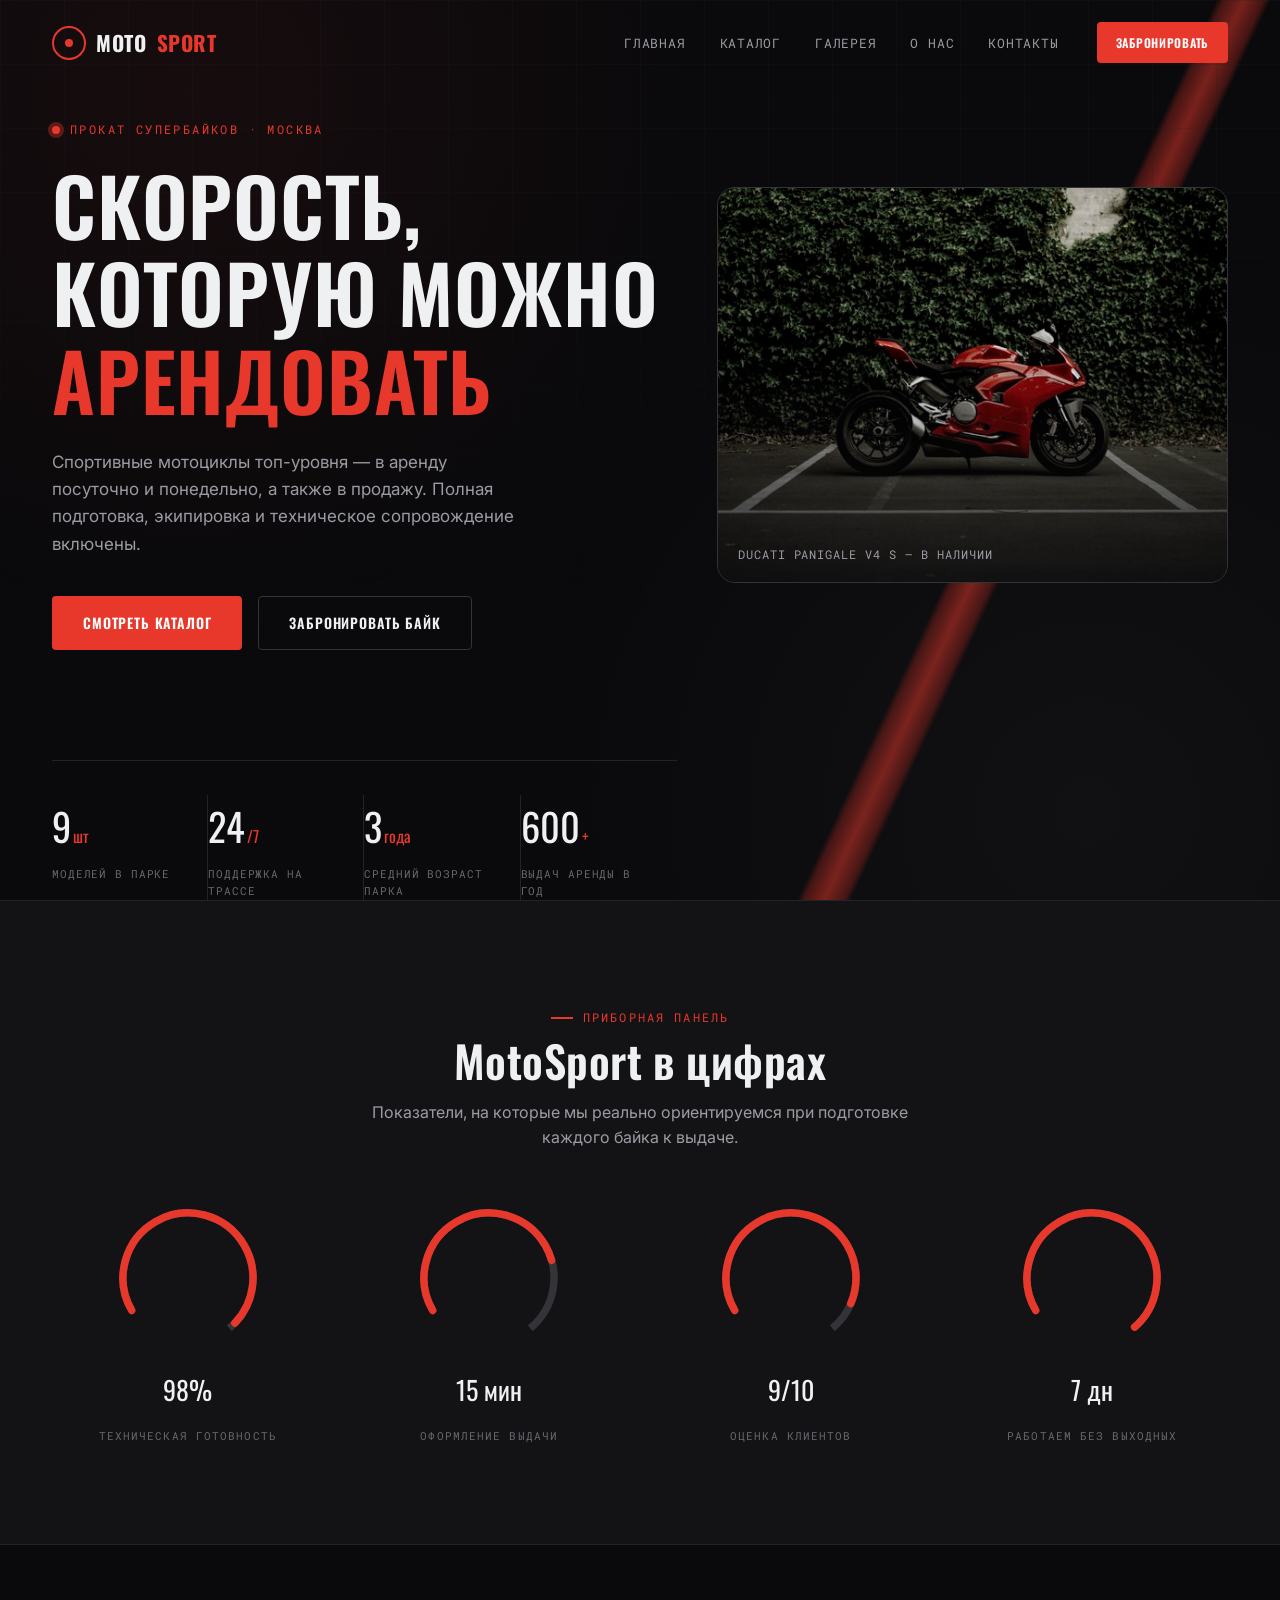
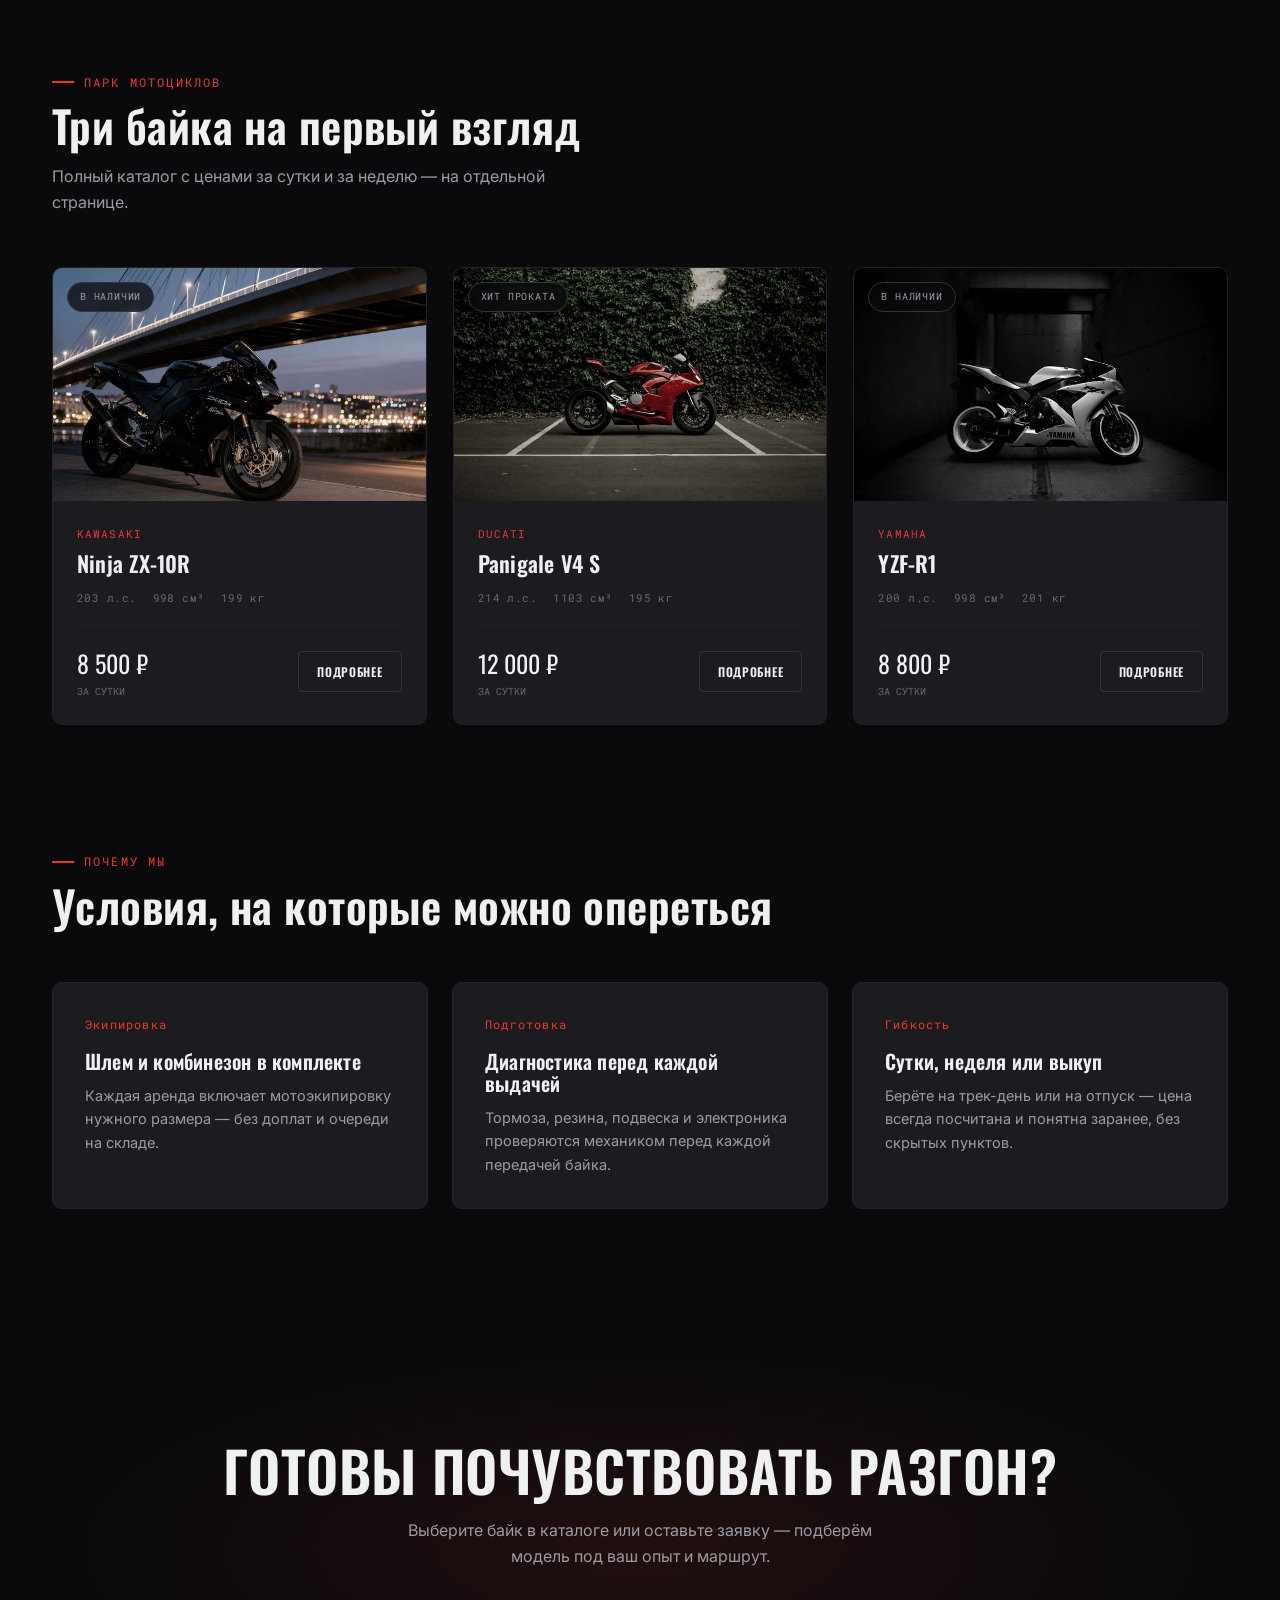
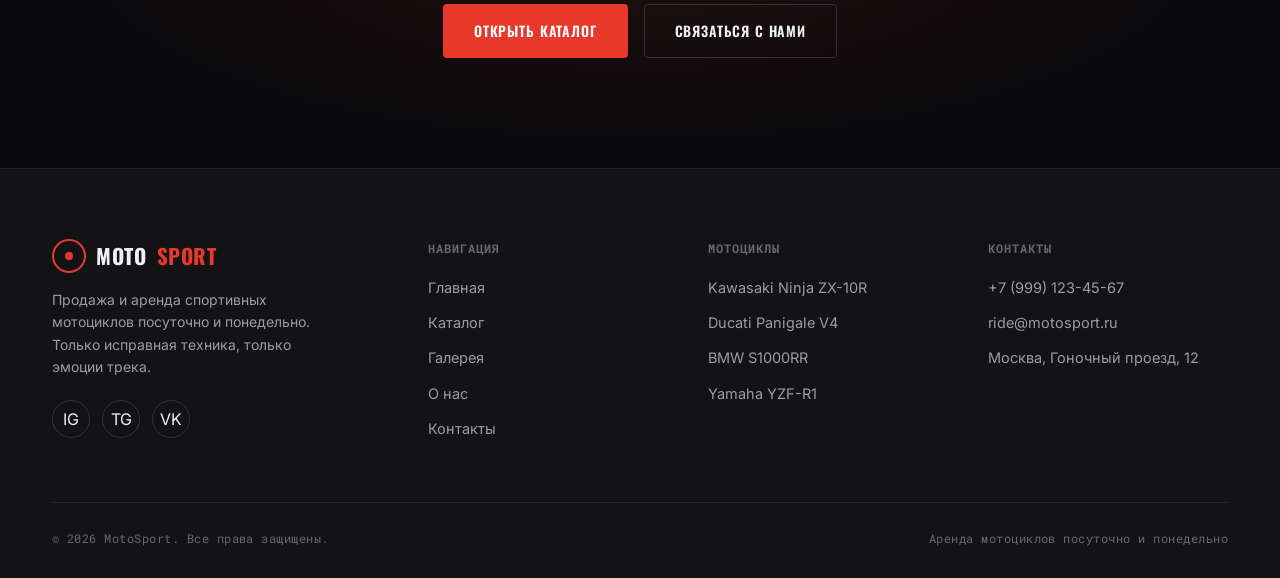
==== index.html @ a98ca147 "First commit" ====
<!DOCTYPE html>
<html lang="ru">
<head>
<meta charset="UTF-8">
<meta name="viewport" content="width=device-width, initial-scale=1.0">
<title>MotoSport — аренда и продажа спортивных мотоциклов</title>
<meta name="description" content="MotoSport — продажа и аренда спортивных мотоциклов посуточно и понедельно. ZX-10R, Panigale V4, R1, S1000RR и другие суперспорты.">
<link rel="stylesheet" href="css/style.css">
</head>
<body>

<div class="scroll-progress"></div>

<header class="site-header">
  <div class="container">
    <a href="/index.html" class="logo"><span class="logo-mark"></span>MOTO<span>SPORT</span></a>
    <nav class="nav">
      <ul class="nav-links">
        <li><a href="/index.html">Главная</a></li>
        <li><a href="/catalog.html">Каталог</a></li>
        <li><a href="/gallery.html">Галерея</a></li>
        <li><a href="/about.html">О нас</a></li>
        <li><a href="/contact.html">Контакты</a></li>
      </ul>
      <a href="/contact.html" class="btn btn-primary btn-small">Забронировать</a>
    </nav>
    <button class="burger" aria-label="Открыть меню"><span></span><span></span><span></span></button>
  </div>
</header>

<div class="mobile-nav">
  <a href="/index.html"><span>01</span>Главная</a>
  <a href="/catalog.html"><span>02</span>Каталог</a>
  <a href="/gallery.html"><span>03</span>Галерея</a>
  <a href="/about.html"><span>04</span>О нас</a>
  <a href="/contact.html"><span>05</span>Контакты</a>
</div>

<section class="hero">
  <div class="hero-stripe"></div>
  <div class="hero-grid"></div>
  <div class="container">
    <div class="hero-text">
      <div class="hero-tag">Прокат супербайков · Москва</div>
      <h1 class="reveal in">Скорость,<br>которую можно <em>арендовать</em></h1>
      <p class="hero-desc reveal in reveal-delay-1">Спортивные мотоциклы топ-уровня — в аренду посуточно и понедельно, а также в продажу. Полная подготовка, экипировка и техническое сопровождение включены.</p>
      <div class="hero-actions reveal in reveal-delay-2">
        <a href="/catalog.html" class="btn btn-primary">Смотреть каталог</a>
        <a href="/contact.html" class="btn btn-ghost">Забронировать байк</a>
      </div>
    </div>
    <div class="hero-visual reveal in reveal-delay-1">
      <img src="/images/panigale.jpg" alt="Ducati Panigale V4">
      <div class="hero-visual-caption">Ducati Panigale V4 S — в наличии</div>
    </div>

    <div class="hero-stats reveal in reveal-delay-3">
      <div class="stat">
        <div class="stat-num">9<small>шт</small></div>
        <div class="stat-label">моделей в парке</div>
      </div>
      <div class="stat">
        <div class="stat-num">24<small>/7</small></div>
        <div class="stat-label">поддержка на трассе</div>
      </div>
      <div class="stat">
        <div class="stat-num">3<small>года</small></div>
        <div class="stat-label">средний возраст парка</div>
      </div>
      <div class="stat">
        <div class="stat-num">600<small>+</small></div>
        <div class="stat-label">выдач аренды в год</div>
      </div>
    </div>
  </div>
</section>

<section class="gauges">
  <div class="container">
    <div class="section-head center reveal">
      <div class="eyebrow">Приборная панель</div>
      <h2 class="section-title">MotoSport в цифрах</h2>
      <p class="section-sub">Показатели, на которые мы реально ориентируемся при подготовке каждого байка к выдаче.</p>
    </div>

    <div class="gauge-grid">
      <div class="gauge reveal" data-value="98" data-max="100" data-suffix="%">
        <svg viewBox="0 0 120 120">
          <circle class="gauge-track" cx="60" cy="60" r="52" pathLength="326" style="stroke-dasharray:236 326; transform:rotate(-210deg); transform-origin:center;"></circle>
          <circle class="gauge-fill" cx="60" cy="60" r="52"></circle>
        </svg>
        <div class="gauge-value">0%</div>
        <div class="gauge-label">Техническая готовность</div>
      </div>

      <div class="gauge reveal reveal-delay-1" data-value="15" data-max="20" data-suffix=" мин">
        <svg viewBox="0 0 120 120">
          <circle class="gauge-track" cx="60" cy="60" r="52" pathLength="326" style="stroke-dasharray:236 326; transform:rotate(-210deg); transform-origin:center;"></circle>
          <circle class="gauge-fill" cx="60" cy="60" r="52"></circle>
        </svg>
        <div class="gauge-value">0 мин</div>
        <div class="gauge-label">Оформление выдачи</div>
      </div>

      <div class="gauge reveal reveal-delay-2" data-value="9" data-max="10" data-suffix="/10">
        <svg viewBox="0 0 120 120">
          <circle class="gauge-track" cx="60" cy="60" r="52" pathLength="326" style="stroke-dasharray:236 326; transform:rotate(-210deg); transform-origin:center;"></circle>
          <circle class="gauge-fill" cx="60" cy="60" r="52"></circle>
        </svg>
        <div class="gauge-value">0/10</div>
        <div class="gauge-label">Оценка клиентов</div>
      </div>

      <div class="gauge reveal reveal-delay-3" data-value="7" data-max="7" data-suffix=" дн">
        <svg viewBox="0 0 120 120">
          <circle class="gauge-track" cx="60" cy="60" r="52" pathLength="326" style="stroke-dasharray:236 326; transform:rotate(-210deg); transform-origin:center;"></circle>
          <circle class="gauge-fill" cx="60" cy="60" r="52"></circle>
        </svg>
        <div class="gauge-value">0 дн</div>
        <div class="gauge-label">Работаем без выходных</div>
      </div>
    </div>
  </div>
</section>

<section style="padding:120px 0;">
  <div class="container">
    <div class="section-head reveal">
      <div class="eyebrow">Парк мотоциклов</div>
      <h2 class="section-title">Три байка на первый взгляд</h2>
      <p class="section-sub">Полный каталог с ценами за сутки и за неделю — на отдельной странице.</p>
    </div>

    <div class="bike-grid">
      <div class="bike-card reveal" data-price-day="8500" data-price-week="48000">
        <div class="bike-media">
          <img src="/images/zx10r.jpg" alt="Kawasaki Ninja ZX-10R">
          <span class="bike-tag">В наличии</span>
        </div>
        <div class="bike-body">
          <div class="bike-brand">Kawasaki</div>
          <h3 class="bike-name">Ninja ZX-10R</h3>
          <div class="bike-specs"><span>203 л.с.</span><span>998 см³</span><span>199 кг</span></div>
          <div class="bike-price-row">
            <div class="bike-price"><span class="price-flip">8 500 ₽</span><small class="price-unit">за сутки</small></div>
            <a href="/catalog.html" class="btn btn-ghost btn-small">Подробнее</a>
          </div>
        </div>
      </div>

      <div class="bike-card reveal reveal-delay-1" data-price-day="12000" data-price-week="68000">
        <div class="bike-media">
          <img src="/images/panigale.jpg" alt="Ducati Panigale V4 S">
          <span class="bike-tag">Хит проката</span>
        </div>
        <div class="bike-body">
          <div class="bike-brand">Ducati</div>
          <h3 class="bike-name">Panigale V4 S</h3>
          <div class="bike-specs"><span>214 л.с.</span><span>1103 см³</span><span>195 кг</span></div>
          <div class="bike-price-row">
            <div class="bike-price"><span class="price-flip">12 000 ₽</span><small class="price-unit">за сутки</small></div>
            <a href="/catalog.html" class="btn btn-ghost btn-small">Подробнее</a>
          </div>
        </div>
      </div>

      <div class="bike-card reveal reveal-delay-2" data-price-day="8800" data-price-week="49500">
        <div class="bike-media">
          <img src="/images/r1.jpg" alt="Yamaha YZF-R1">
          <span class="bike-tag">В наличии</span>
        </div>
        <div class="bike-body">
          <div class="bike-brand">Yamaha</div>
          <h3 class="bike-name">YZF-R1</h3>
          <div class="bike-specs"><span>200 л.с.</span><span>998 см³</span><span>201 кг</span></div>
          <div class="bike-price-row">
            <div class="bike-price"><span class="price-flip">8 800 ₽</span><small class="price-unit">за сутки</small></div>
            <a href="/catalog.html" class="btn btn-ghost btn-small">Подробнее</a>
          </div>
        </div>
      </div>
    </div>
  </div>
</section>

<section style="padding-bottom:120px;">
  <div class="container">
    <div class="section-head reveal">
      <div class="eyebrow">Почему мы</div>
      <h2 class="section-title">Условия, на которые можно опереться</h2>
    </div>
    <div class="values-grid">
      <div class="value-card reveal">
        <div class="value-index">Экипировка</div>
        <h3>Шлем и комбинезон в комплекте</h3>
        <p>Каждая аренда включает мотоэкипировку нужного размера — без доплат и очереди на складе.</p>
      </div>
      <div class="value-card reveal reveal-delay-1">
        <div class="value-index">Подготовка</div>
        <h3>Диагностика перед каждой выдачей</h3>
        <p>Тормоза, резина, подвеска и электроника проверяются механиком перед каждой передачей байка.</p>
      </div>
      <div class="value-card reveal reveal-delay-2">
        <div class="value-index">Гибкость</div>
        <h3>Сутки, неделя или выкуп</h3>
        <p>Берёте на трек-день или на отпуск — цена всегда посчитана и понятна заранее, без скрытых пунктов.</p>
      </div>
    </div>
  </div>
</section>

<section class="cta reveal">
  <div class="container">
    <h2>Готовы почувствовать разгон?</h2>
    <p>Выберите байк в каталоге или оставьте заявку — подберём модель под ваш опыт и маршрут.</p>
    <div class="cta-actions">
      <a href="/catalog.html" class="btn btn-primary">Открыть каталог</a>
      <a href="/contact.html" class="btn btn-ghost">Связаться с нами</a>
    </div>
  </div>
</section>

<footer class="site-footer">
  <div class="container">
    <div class="footer-top">
      <div class="footer-brand">
        <a href="/index.html" class="logo"><span class="logo-mark"></span>MOTO<span>SPORT</span></a>
        <p>Продажа и аренда спортивных мотоциклов посуточно и понедельно. Только исправная техника, только эмоции трека.</p>
        <div class="social-row" style="margin-top:22px;">
          <a href="#" aria-label="Instagram">IG</a>
          <a href="#" aria-label="Telegram">TG</a>
          <a href="#" aria-label="VK">VK</a>
        </div>
      </div>
      <div class="footer-col">
        <h5>Навигация</h5>
        <a href="/index.html">Главная</a>
        <a href="/catalog.html">Каталог</a>
        <a href="/gallery.html">Галерея</a>
        <a href="/about.html">О нас</a>
        <a href="/contact.html">Контакты</a>
      </div>
      <div class="footer-col">
        <h5>Мотоциклы</h5>
        <a href="/catalog.html">Kawasaki Ninja ZX-10R</a>
        <a href="/catalog.html">Ducati Panigale V4</a>
        <a href="/catalog.html">BMW S1000RR</a>
        <a href="/catalog.html">Yamaha YZF-R1</a>
      </div>
      <div class="footer-col">
        <h5>Контакты</h5>
        <p>+7 (999) 123-45-67</p>
        <p>ride@motosport.ru</p>
        <p>Москва, Гоночный проезд, 12</p>
      </div>
    </div>
    <div class="footer-bottom">
      <span>© 2026 MotoSport. Все права защищены.</span>
      <span>Аренда мотоциклов посуточно и понедельно</span>
    </div>
  </div>
</footer>

<script src="js/script.js"></script>
</body>
</html>
---- css/style.css ----
/* =========================================================
   MOTOSPORT — общий стиль
   Палитра: асфальт / графит / карбон + гоночный красный акцент
   Шрифты: Oswald (display, гоночные номера) + Inter (текст)
========================================================= */

@import url('https://fonts.googleapis.com/css2?family=Oswald:wght@400;500;600;700&family=Inter:wght@400;500;600;700&family=Roboto+Mono:wght@500&display=swap');

:root{
  --bg-void:      #0a0a0c;
  --bg-surface:   #131316;
  --bg-panel:     #1c1c20;
  --bg-panel-2:   #26262b;
  --line:         #333338;
  --line-soft:    #232327;

  --text-primary:   #eef0f2;
  --text-secondary: #9b9ba3;
  --text-tertiary:  #67676f;

  --accent:       #e8382c;
  --accent-dim:   #7a1f1a;
  --accent-glow:  rgba(232,56,44,.35);

  --font-display: 'Oswald', sans-serif;
  --font-body:    'Inter', sans-serif;
  --font-mono:    'Roboto Mono', monospace;

  --radius-s: 4px;
  --radius-m: 10px;
  --radius-l: 18px;

  --ease: cubic-bezier(.22,.8,.32,1);
}

*,*::before,*::after{ box-sizing:border-box; margin:0; padding:0; }

html{ scroll-behavior:smooth; }

body{
  background:var(--bg-void);
  color:var(--text-primary);
  font-family:var(--font-body);
  line-height:1.6;
  -webkit-font-smoothing:antialiased;
  overflow-x:hidden;
}

body::before{
  content:'';
  position:fixed; inset:0;
  background-image:
    radial-gradient(circle at 15% 10%, rgba(232,56,44,.06), transparent 40%),
    radial-gradient(circle at 85% 90%, rgba(255,255,255,.03), transparent 45%);
  pointer-events:none;
  z-index:0;
}

img{ display:block; max-width:100%; }
a{ color:inherit; text-decoration:none; }
ul{ list-style:none; }
button{ font-family:inherit; cursor:pointer; }
input, textarea, select{ font-family:inherit; }

.container{
  width:100%;
  max-width:1240px;
  margin:0 auto;
  padding:0 32px;
}

section{ position:relative; z-index:1; }

/* ---------- Типографика ---------- */
h1,h2,h3,h4{
  font-family:var(--font-display);
  font-weight:600;
  letter-spacing:.01em;
  line-height:1.1;
  color:var(--text-primary);
}

.eyebrow{
  display:inline-flex;
  align-items:center;
  gap:10px;
  font-family:var(--font-mono);
  font-size:12px;
  letter-spacing:.18em;
  text-transform:uppercase;
  color:var(--accent);
}
.eyebrow::before{
  content:'';
  width:22px; height:2px;
  background:var(--accent);
  display:inline-block;
}

.section-title{
  font-size:clamp(28px,4vw,44px);
  margin-top:10px;
}

.section-sub{
  color:var(--text-secondary);
  max-width:560px;
  margin-top:14px;
  font-size:16px;
}

.section-head{
  margin-bottom:52px;
}
.section-head.center{
  text-align:center;
  margin-left:auto; margin-right:auto;
}
.section-head.center .section-sub{ margin-left:auto; margin-right:auto; }

/* ---------- Кнопки ---------- */
.btn{
  display:inline-flex;
  align-items:center;
  justify-content:center;
  gap:10px;
  padding:15px 30px;
  border-radius:var(--radius-s);
  font-family:var(--font-display);
  font-size:14px;
  letter-spacing:.06em;
  text-transform:uppercase;
  font-weight:600;
  border:1px solid transparent;
  transition:transform .35s var(--ease), box-shadow .35s var(--ease), background .3s, border-color .3s, color .3s;
  white-space:nowrap;
}
.btn-primary{
  background:var(--accent);
  color:#fff;
  box-shadow:0 0 0 0 var(--accent-glow);
}
.btn-primary:hover{
  transform:translateY(-3px);
  box-shadow:0 14px 30px -8px var(--accent-glow);
}
.btn-ghost{
  background:transparent;
  color:var(--text-primary);
  border-color:var(--line);
}
.btn-ghost:hover{
  border-color:var(--text-primary);
  transform:translateY(-3px);
}
.btn-small{ padding:10px 18px; font-size:12px; }
.btn-block{ width:100%; }

/* =========================================================
   ШАПКА
========================================================= */
.site-header{
  position:fixed;
  top:0; left:0; right:0;
  z-index:100;
  padding:22px 0;
  transition:padding .4s var(--ease), background .4s var(--ease), border-color .4s var(--ease);
  border-bottom:1px solid transparent;
}
.site-header.scrolled{
  padding:14px 0;
  background:rgba(10,10,12,.82);
  backdrop-filter:blur(14px);
  border-bottom-color:var(--line-soft);
}
.site-header .container{
  display:flex;
  align-items:center;
  justify-content:space-between;
}

.logo{
  display:flex;
  align-items:center;
  gap:10px;
  font-family:var(--font-display);
  font-size:21px;
  font-weight:700;
  letter-spacing:.03em;
  text-transform:uppercase;
}
.logo span{ color:var(--accent); }
.logo-mark{
  width:34px; height:34px;
  border:2px solid var(--accent);
  border-radius:50%;
  display:flex; align-items:center; justify-content:center;
  position:relative;
}
.logo-mark::after{
  content:'';
  width:8px; height:8px;
  background:var(--accent);
  border-radius:50%;
}

.nav{
  display:flex;
  align-items:center;
  gap:38px;
}
.nav-links{
  display:flex;
  gap:34px;
}
.nav-links a{
  font-family:var(--font-mono);
  font-size:13px;
  letter-spacing:.06em;
  text-transform:uppercase;
  color:var(--text-secondary);
  position:relative;
  padding:6px 0;
  transition:color .3s;
}
.nav-links a::after{
  content:'';
  position:absolute; left:0; bottom:0;
  height:2px; width:0;
  background:var(--accent);
  transition:width .35s var(--ease);
}
.nav-links a:hover, .nav-links a.active{ color:var(--text-primary); }
.nav-links a:hover::after, .nav-links a.active::after{ width:100%; }

.burger{
  display:none;
  flex-direction:column;
  gap:5px;
  width:30px;
  background:none; border:none;
  z-index:110;
}
.burger span{
  height:2px; width:100%;
  background:var(--text-primary);
  transition:transform .35s var(--ease), opacity .3s;
}
.burger.open span:nth-child(1){ transform:translateY(7px) rotate(45deg); }
.burger.open span:nth-child(2){ opacity:0; }
.burger.open span:nth-child(3){ transform:translateY(-7px) rotate(-45deg); }

.mobile-nav{
  position:fixed; inset:0;
  background:var(--bg-void);
  z-index:105;
  display:flex;
  flex-direction:column;
  align-items:center;
  justify-content:center;
  gap:30px;
  transform:translateY(-100%);
  transition:transform .5s var(--ease);
}
.mobile-nav.open{ transform:translateY(0); }
.mobile-nav a{
  font-family:var(--font-display);
  font-size:30px;
  text-transform:uppercase;
  color:var(--text-primary);
}
.mobile-nav a span{ color:var(--accent); font-family:var(--font-mono); font-size:14px; margin-right:12px; }

/* =========================================================
   HERO
========================================================= */
.hero{
  min-height:92vh;
  display:flex;
  align-items:center;
  position:relative;
  padding-top:120px;
  overflow:hidden;
}
.hero-stripe{
  position:absolute;
  top:0; right:-10%;
  width:60%; height:140%;
  background:linear-gradient(115deg, transparent 46%, var(--accent-dim) 46.5%, var(--accent) 48%, var(--accent-dim) 49.5%, transparent 50%);
  opacity:.5;
  transform:translateY(-8%);
  pointer-events:none;
}
.hero-grid{
  position:absolute; inset:0;
  background-image:
    linear-gradient(var(--line-soft) 1px, transparent 1px),
    linear-gradient(90deg, var(--line-soft) 1px, transparent 1px);
  background-size:64px 64px;
  mask-image:linear-gradient(to bottom, rgba(0,0,0,.6), transparent 70%);
  opacity:.4;
}
.hero .container{
  position:relative;
  z-index:2;
  display:grid;
  grid-template-columns:1.1fr .9fr;
  gap:40px;
  align-items:center;
}
.hero-tag{
  font-family:var(--font-mono);
  font-size:12px;
  letter-spacing:.2em;
  text-transform:uppercase;
  color:var(--accent);
  display:flex; align-items:center; gap:10px;
  margin-bottom:22px;
}
.hero-tag::before{
  content:'';
  width:8px; height:8px;
  border-radius:50%;
  background:var(--accent);
  box-shadow:0 0 0 4px var(--accent-glow);
  animation:pulse 2s infinite;
}
@keyframes pulse{
  0%,100%{ box-shadow:0 0 0 4px var(--accent-glow); }
  50%{ box-shadow:0 0 0 8px transparent; }
}

.hero h1{
  font-size:clamp(40px,6.2vw,84px);
  text-transform:uppercase;
}
.hero h1 em{
  font-style:normal;
  color:var(--accent);
}

.hero-desc{
  margin-top:26px;
  color:var(--text-secondary);
  font-size:17px;
  max-width:480px;
}

.hero-actions{
  margin-top:38px;
  display:flex;
  gap:16px;
  flex-wrap:wrap;
}

.hero-visual{
  position:relative;
  aspect-ratio:4/3.1;
  border-radius:var(--radius-l);
  overflow:hidden;
  border:1px solid var(--line);
}
.hero-visual img{
  width:100%; height:100%; object-fit:cover;
  filter:grayscale(.25) contrast(1.05);
  transform:scale(1.08);
  transition:transform 8s var(--ease), filter .6s;
}
.hero-visual:hover img{ transform:scale(1); filter:grayscale(0) contrast(1.05); }
.hero-visual::after{
  content:'';
  position:absolute; inset:0;
  background:linear-gradient(180deg, transparent 40%, rgba(10,10,12,.85) 100%);
}
.hero-visual-caption{
  position:absolute; left:20px; bottom:18px; z-index:2;
  font-family:var(--font-mono);
  font-size:12px;
  letter-spacing:.08em;
  color:var(--text-secondary);
  text-transform:uppercase;
}

.hero-stats{
  position:relative;
  z-index:2;
  margin-top:70px;
  display:grid;
  grid-template-columns:repeat(4,1fr);
  border-top:1px solid var(--line-soft);
  padding-top:34px;
}
.stat{
  display:flex;
  flex-direction:column;
  gap:8px;
  padding-right:20px;
  border-right:1px solid var(--line-soft);
}
.stat:last-child{ border-right:none; }
.stat-num{
  font-family:var(--font-display);
  font-size:clamp(26px,3vw,40px);
  color:var(--text-primary);
  display:flex;
  align-items:baseline;
  gap:2px;
}
.stat-num small{ font-size:16px; color:var(--accent); }
.stat-label{
  font-family:var(--font-mono);
  font-size:11px;
  letter-spacing:.08em;
  text-transform:uppercase;
  color:var(--text-tertiary);
}

/* =========================================================
   PAGE HERO (внутренние страницы)
========================================================= */
.page-hero{
  padding:170px 0 70px;
  position:relative;
  border-bottom:1px solid var(--line-soft);
}
.page-hero .eyebrow{ margin-bottom:16px; }
.page-hero h1{
  font-size:clamp(36px,5.5vw,64px);
  text-transform:uppercase;
}
.page-hero p{
  margin-top:18px;
  color:var(--text-secondary);
  max-width:560px;
  font-size:16px;
}
.breadcrumb{
  font-family:var(--font-mono);
  font-size:12px;
  letter-spacing:.08em;
  text-transform:uppercase;
  color:var(--text-tertiary);
  margin-bottom:22px;
}
.breadcrumb .accent{ color:var(--accent); }

/* =========================================================
   ТАХОМЕТРЫ (signature-элемент — статистика в стиле приборной панели)
========================================================= */
.gauges{
  padding:100px 0;
  border-top:1px solid var(--line-soft);
  border-bottom:1px solid var(--line-soft);
  background:var(--bg-surface);
}
.gauge-grid{
  display:grid;
  grid-template-columns:repeat(4,1fr);
  gap:30px;
}
.gauge{
  display:flex;
  flex-direction:column;
  align-items:center;
  text-align:center;
  gap:16px;
}
.gauge svg{ width:150px; height:150px; }
.gauge-track{ fill:none; stroke:var(--line); stroke-width:6; }
.gauge-fill{
  fill:none;
  stroke:var(--accent);
  stroke-width:6;
  stroke-linecap:round;
  stroke-dasharray:326;
  stroke-dashoffset:326;
  transform:rotate(-210deg);
  transform-origin:center;
  transition:stroke-dashoffset 1.6s var(--ease);
}
.gauge-value{
  font-family:var(--font-display);
  font-size:26px;
}
.gauge-label{
  font-family:var(--font-mono);
  font-size:11px;
  letter-spacing:.1em;
  text-transform:uppercase;
  color:var(--text-tertiary);
}
.gauge-center{
  position:absolute;
}

/* =========================================================
   КАРТОЧКИ МОТОЦИКЛОВ (каталог)
========================================================= */
.catalog-toolbar{
  display:flex;
  align-items:center;
  justify-content:space-between;
  flex-wrap:wrap;
  gap:20px;
  margin-bottom:44px;
  padding-bottom:26px;
  border-bottom:1px solid var(--line-soft);
}
.pricing-switch{
  display:inline-flex;
  border:1px solid var(--line);
  border-radius:999px;
  padding:4px;
  gap:4px;
}
.pricing-switch button{
  background:transparent;
  border:none;
  color:var(--text-secondary);
  font-family:var(--font-mono);
  font-size:12px;
  letter-spacing:.08em;
  text-transform:uppercase;
  padding:9px 20px;
  border-radius:999px;
  transition:background .35s var(--ease), color .35s;
}
.pricing-switch button.active{
  background:var(--accent);
  color:#fff;
}
.filter-count{
  font-family:var(--font-mono);
  font-size:12px;
  color:var(--text-tertiary);
  text-transform:uppercase;
  letter-spacing:.08em;
}

.bike-grid{
  display:grid;
  grid-template-columns:repeat(3,1fr);
  gap:26px;
}
.bike-card{
  background:var(--bg-panel);
  border:1px solid var(--line-soft);
  border-radius:var(--radius-m);
  overflow:hidden;
  transition:transform .5s var(--ease), border-color .4s, box-shadow .5s var(--ease);
}
.bike-card:hover{
  transform:translateY(-8px);
  border-color:var(--line);
  box-shadow:0 24px 50px -22px rgba(0,0,0,.7);
}
.bike-media{
  position:relative;
  aspect-ratio:16/10;
  overflow:hidden;
}
.bike-media img{
  width:100%; height:100%; object-fit:cover;
  filter:grayscale(.4);
  transform:scale(1.02);
  transition:transform .8s var(--ease), filter .5s;
}
.bike-card:hover .bike-media img{ transform:scale(1.12); filter:grayscale(0); }
.bike-tag{
  position:absolute; top:14px; left:14px;
  background:rgba(10,10,12,.75);
  backdrop-filter:blur(6px);
  border:1px solid var(--line);
  font-family:var(--font-mono);
  font-size:10px;
  letter-spacing:.08em;
  text-transform:uppercase;
  padding:6px 12px;
  border-radius:999px;
  color:var(--text-secondary);
}
.bike-body{ padding:24px; }
.bike-brand{
  font-family:var(--font-mono);
  font-size:11px;
  letter-spacing:.1em;
  text-transform:uppercase;
  color:var(--accent);
}
.bike-name{
  font-size:22px;
  margin-top:8px;
}
.bike-specs{
  display:flex;
  gap:16px;
  margin-top:14px;
  padding-bottom:18px;
  border-bottom:1px solid var(--line-soft);
  font-family:var(--font-mono);
  font-size:11px;
  color:var(--text-tertiary);
  letter-spacing:.04em;
}
.bike-price-row{
  display:flex;
  align-items:center;
  justify-content:space-between;
  margin-top:18px;
}
.bike-price{
  font-family:var(--font-display);
  font-size:24px;
}
.bike-price small{
  display:block;
  font-family:var(--font-mono);
  font-size:10px;
  color:var(--text-tertiary);
  text-transform:uppercase;
  font-weight:400;
  margin-top:2px;
}
.price-flip{ display:inline-block; transition:opacity .25s, transform .25s; }
.price-flip.swap{ opacity:0; transform:translateY(6px); }

/* =========================================================
   ГАЛЕРЕЯ
========================================================= */
.gallery-grid{
  display:grid;
  grid-template-columns:repeat(3,1fr);
  gap:18px;
}
.gallery-item{
  position:relative;
  border-radius:var(--radius-m);
  overflow:hidden;
  aspect-ratio:4/3;
  cursor:pointer;
  border:1px solid var(--line-soft);
}
.gallery-item:nth-child(3n+1){ grid-row:span 2; aspect-ratio:4/5; }
.gallery-item img{
  width:100%; height:100%; object-fit:cover;
  filter:grayscale(.55);
  transform:scale(1.05);
  transition:transform 1s var(--ease), filter .5s;
}
.gallery-item:hover img{ transform:scale(1.14); filter:grayscale(0); }
.gallery-overlay{
  position:absolute; inset:0;
  background:linear-gradient(180deg, transparent 55%, rgba(8,8,10,.92) 100%);
  display:flex; align-items:flex-end;
  padding:20px;
  opacity:0;
  transition:opacity .4s var(--ease);
}
.gallery-item:hover .gallery-overlay{ opacity:1; }
.gallery-overlay span{
  font-family:var(--font-display);
  font-size:18px;
  text-transform:uppercase;
}

.lightbox{
  position:fixed; inset:0;
  background:rgba(6,6,8,.94);
  z-index:200;
  display:flex; align-items:center; justify-content:center;
  opacity:0; visibility:hidden;
  transition:opacity .4s var(--ease);
  padding:40px;
}
.lightbox.open{ opacity:1; visibility:visible; }
.lightbox img{
  max-width:min(900px,90vw);
  max-height:80vh;
  object-fit:contain;
  border-radius:var(--radius-m);
  transform:scale(.94);
  transition:transform .4s var(--ease);
}
.lightbox.open img{ transform:scale(1); }
.lightbox-close, .lightbox-nav{
  position:absolute;
  background:var(--bg-panel);
  border:1px solid var(--line);
  color:var(--text-primary);
  width:46px; height:46px;
  border-radius:50%;
  display:flex; align-items:center; justify-content:center;
  font-size:20px;
  transition:background .3s, transform .3s;
}
.lightbox-close:hover, .lightbox-nav:hover{ background:var(--accent); transform:scale(1.06); }
.lightbox-close{ top:32px; right:32px; }
.lightbox-nav.prev{ left:32px; top:50%; transform:translateY(-50%); }
.lightbox-nav.next{ right:32px; top:50%; transform:translateY(-50%); }
.lightbox-caption{
  position:absolute; bottom:36px; left:50%; transform:translateX(-50%);
  font-family:var(--font-mono);
  font-size:12px;
  letter-spacing:.08em;
  text-transform:uppercase;
  color:var(--text-secondary);
}

/* =========================================================
   О НАС
========================================================= */
.split{
  display:grid;
  grid-template-columns:.9fr 1.1fr;
  gap:70px;
  align-items:center;
}
.split.reverse{ grid-template-columns:1.1fr .9fr; }
.split.reverse .split-media{ order:2; }
.split-media{
  border-radius:var(--radius-l);
  overflow:hidden;
  border:1px solid var(--line-soft);
  aspect-ratio:1/1;
}
.split-media img{ width:100%; height:100%; object-fit:cover; filter:grayscale(.3); }
.split-text p{ color:var(--text-secondary); margin-top:18px; }

.values-grid{
  display:grid;
  grid-template-columns:repeat(3,1fr);
  gap:24px;
}
.value-card{
  padding:32px;
  background:var(--bg-panel);
  border:1px solid var(--line-soft);
  border-radius:var(--radius-m);
  transition:border-color .35s, transform .35s var(--ease);
}
.value-card:hover{ border-color:var(--accent); transform:translateY(-6px); }
.value-index{
  font-family:var(--font-mono);
  font-size:12px;
  color:var(--accent);
  letter-spacing:.1em;
}
.value-card h3{ margin-top:16px; font-size:20px; }
.value-card p{ margin-top:12px; color:var(--text-secondary); font-size:14.5px; }

.team-grid{
  display:grid;
  grid-template-columns:repeat(4,1fr);
  gap:24px;
}
.team-card{ text-align:center; }
.team-photo{
  aspect-ratio:1/1.05;
  border-radius:var(--radius-m);
  overflow:hidden;
  border:1px solid var(--line-soft);
  margin-bottom:18px;
}
.team-photo img{ width:100%; height:100%; object-fit:cover; filter:grayscale(.5); transition:filter .4s; }
.team-card:hover .team-photo img{ filter:grayscale(0); }
.team-name{ font-family:var(--font-display); font-size:18px; text-transform:uppercase; }
.team-role{ font-family:var(--font-mono); font-size:11px; color:var(--accent); letter-spacing:.08em; text-transform:uppercase; margin-top:6px; }

.timeline{
  display:flex;
  flex-direction:column;
  gap:0;
  margin-top:20px;
}
.timeline-item{
  display:grid;
  grid-template-columns:120px 1fr;
  gap:30px;
  padding:28px 0;
  border-bottom:1px solid var(--line-soft);
}
.timeline-year{ font-family:var(--font-display); font-size:24px; color:var(--accent); }
.timeline-item h4{ font-size:18px; margin-bottom:8px; }
.timeline-item p{ color:var(--text-secondary); font-size:14.5px; }

/* =========================================================
   КОНТАКТЫ
========================================================= */
.contact-grid{
  display:grid;
  grid-template-columns:.85fr 1.15fr;
  gap:60px;
}
.contact-info-item{
  display:flex;
  gap:18px;
  padding:22px 0;
  border-bottom:1px solid var(--line-soft);
}
.contact-icon{
  width:46px; height:46px;
  border:1px solid var(--line);
  border-radius:50%;
  display:flex; align-items:center; justify-content:center;
  color:var(--accent);
  flex-shrink:0;
}
.contact-info-item h4{ font-size:16px; }
.contact-info-item p{ color:var(--text-secondary); font-size:14.5px; margin-top:4px; }

.map-box{
  margin-top:30px;
  border-radius:var(--radius-m);
  border:1px solid var(--line-soft);
  aspect-ratio:16/9;
  overflow:hidden;
  filter:grayscale(.7) contrast(1.05) brightness(.85);
}
.map-box iframe{ width:100%; height:100%; border:0; }

.form-card{
  background:var(--bg-panel);
  border:1px solid var(--line-soft);
  border-radius:var(--radius-l);
  padding:44px;
}
.field{ margin-bottom:22px; }
.field label{
  display:block;
  font-family:var(--font-mono);
  font-size:11px;
  letter-spacing:.08em;
  text-transform:uppercase;
  color:var(--text-tertiary);
  margin-bottom:10px;
}
.field input, .field select, .field textarea{
  width:100%;
  background:var(--bg-surface);
  border:1px solid var(--line);
  border-radius:var(--radius-s);
  padding:14px 16px;
  color:var(--text-primary);
  font-size:14.5px;
  transition:border-color .3s, box-shadow .3s;
}
.field input:focus, .field select:focus, .field textarea:focus{
  outline:none;
  border-color:var(--accent);
  box-shadow:0 0 0 3px var(--accent-glow);
}
.field textarea{ resize:vertical; min-height:110px; }
.field-row{ display:grid; grid-template-columns:1fr 1fr; gap:18px; }

.form-status{
  margin-top:18px;
  font-family:var(--font-mono);
  font-size:13px;
  color:var(--accent);
  opacity:0;
  transform:translateY(6px);
  transition:opacity .4s var(--ease), transform .4s var(--ease);
}
.form-status.show{ opacity:1; transform:translateY(0); }

/* =========================================================
   CTA / FOOTER
========================================================= */
.cta{
  padding:110px 0;
  text-align:center;
  position:relative;
  overflow:hidden;
}
.cta::before{
  content:'';
  position:absolute; inset:0;
  background:radial-gradient(ellipse at center, rgba(232,56,44,.1), transparent 65%);
}
.cta h2{ font-size:clamp(30px,5vw,56px); text-transform:uppercase; position:relative; }
.cta p{ color:var(--text-secondary); margin:18px auto 34px; max-width:480px; position:relative; }
.cta-actions{ position:relative; display:flex; gap:16px; justify-content:center; flex-wrap:wrap; }

.site-footer{
  border-top:1px solid var(--line-soft);
  padding:70px 0 30px;
  background:var(--bg-surface);
}
.footer-top{
  display:grid;
  grid-template-columns:1.4fr 1fr 1fr 1fr;
  gap:40px;
  padding-bottom:50px;
}
.footer-brand p{
  color:var(--text-secondary);
  font-size:14px;
  margin-top:16px;
  max-width:280px;
}
.footer-col h5{
  font-family:var(--font-mono);
  font-size:12px;
  letter-spacing:.08em;
  text-transform:uppercase;
  color:var(--text-tertiary);
  margin-bottom:18px;
}
.footer-col a, .footer-col p{
  display:block;
  color:var(--text-secondary);
  font-size:14.5px;
  margin-bottom:12px;
  transition:color .3s;
}
.footer-col a:hover{ color:var(--accent); }
.footer-bottom{
  display:flex;
  justify-content:space-between;
  align-items:center;
  padding-top:26px;
  border-top:1px solid var(--line-soft);
  font-family:var(--font-mono);
  font-size:12px;
  color:var(--text-tertiary);
  letter-spacing:.04em;
}
.social-row{ display:flex; gap:12px; }
.social-row a{
  width:38px; height:38px;
  border:1px solid var(--line);
  border-radius:50%;
  display:flex; align-items:center; justify-content:center;
  transition:border-color .3s, color .3s, transform .3s;
}
.social-row a:hover{ border-color:var(--accent); color:var(--accent); transform:translateY(-3px); }

/* =========================================================
   Скролл-анимации
========================================================= */
.reveal{
  opacity:0;
  transform:translateY(34px);
  transition:opacity .9s var(--ease), transform .9s var(--ease);
}
.reveal.in{ opacity:1; transform:translateY(0); }
.reveal-delay-1{ transition-delay:.1s; }
.reveal-delay-2{ transition-delay:.2s; }
.reveal-delay-3{ transition-delay:.3s; }
.reveal-delay-4{ transition-delay:.4s; }

.scroll-progress{
  position:fixed; top:0; left:0; height:3px;
  background:var(--accent);
  z-index:200;
  width:0%;
}

/* =========================================================
   Адаптив
========================================================= */
@media (max-width:1080px){
  .bike-grid{ grid-template-columns:repeat(2,1fr); }
  .gallery-grid{ grid-template-columns:repeat(2,1fr); }
  .gauge-grid{ grid-template-columns:repeat(2,1fr); row-gap:50px; }
  .footer-top{ grid-template-columns:1fr 1fr; }
  .team-grid{ grid-template-columns:repeat(2,1fr); }
}

@media (max-width:860px){
  .nav-links{ display:none; }
  .burger{ display:flex; }
  .hero .container{ grid-template-columns:1fr; }
  .hero-visual{ order:-1; }
  .hero-stats{ grid-template-columns:repeat(2,1fr); row-gap:26px; }
  .stat:nth-child(2n){ border-right:none; }
  .split, .split.reverse{ grid-template-columns:1fr; }
  .split.reverse .split-media{ order:0; }
  .contact-grid{ grid-template-columns:1fr; }
  .values-grid{ grid-template-columns:1fr; }
  .field-row{ grid-template-columns:1fr; }
}

@media (max-width:600px){
  .container{ padding:0 20px; }
  .bike-grid{ grid-template-columns:1fr; }
  .gallery-grid{ grid-template-columns:1fr 1fr; }
  .gallery-item:nth-child(3n+1){ grid-row:auto; aspect-ratio:4/3; }
  .footer-top{ grid-template-columns:1fr; }
  .footer-bottom{ flex-direction:column; gap:14px; text-align:center; }
  .team-grid{ grid-template-columns:1fr 1fr; }
}

@media (prefers-reduced-motion: reduce){
  *{ animation:none !important; transition:none !important; }
}
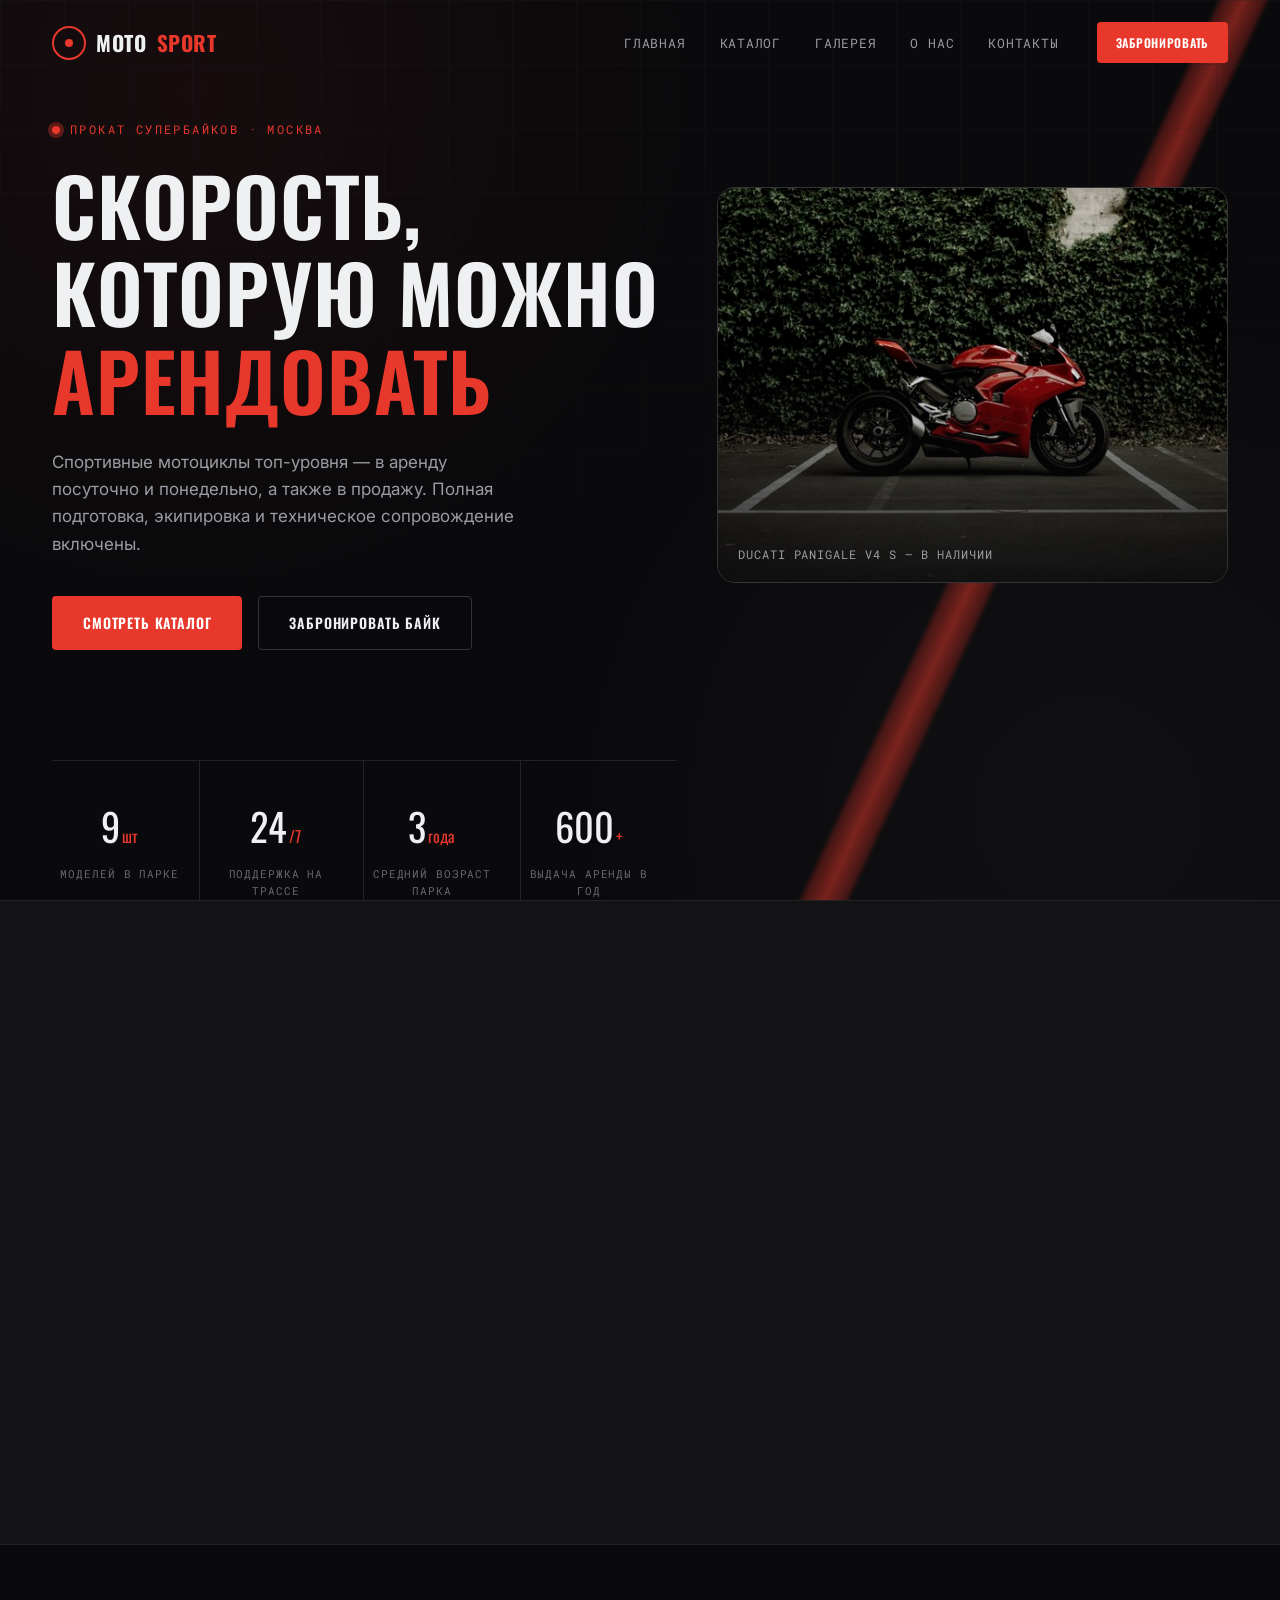
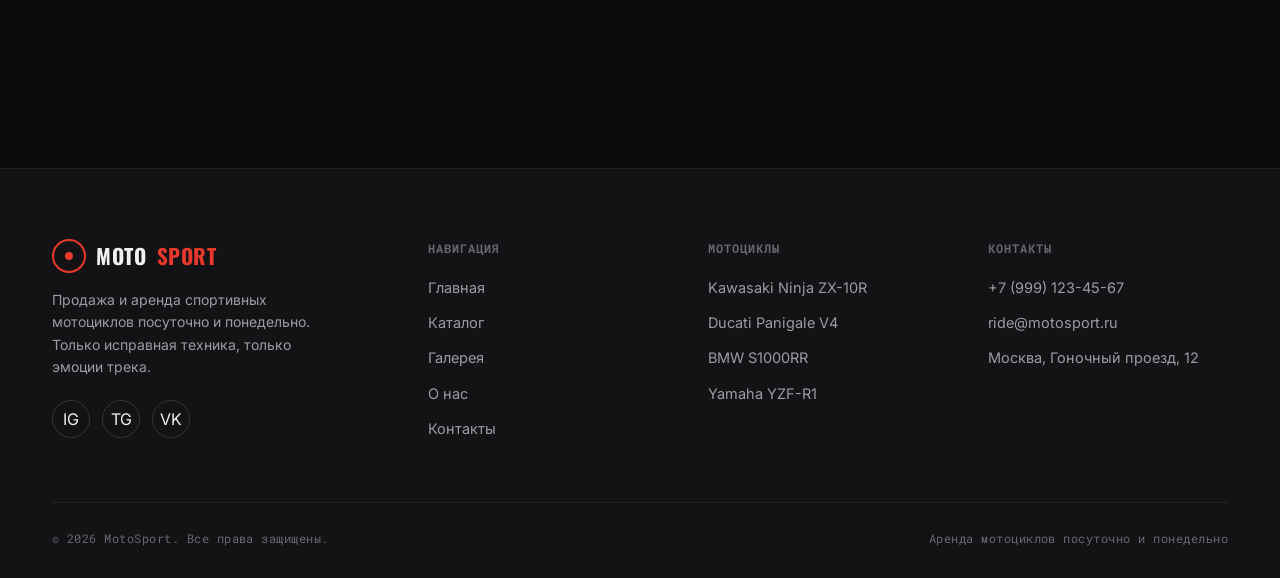
==== commit 4df770ec: "Add Telegram visit notifications" ====
--- a/index.html
+++ b/index.html
@@ -69,7 +69,7 @@
       </div>
       <div class="stat">
         <div class="stat-num">600<small>+</small></div>
-        <div class="stat-label">выдач аренды в год</div>
+        <div class="stat-label">выдачa аренды в год</div>
       </div>
     </div>
   </div>
--- a/css/style.css
+++ b/css/style.css
@@ -386,14 +386,18 @@
   z-index:2;
   margin-top:70px;
   display:grid;
+  justify-items:center;
   grid-template-columns:repeat(4,1fr);
   border-top:1px solid var(--line-soft);
+  padding-top:0px;
+}
+.stat{
+  display:flex;
+  flex-direction:column;
+  align-items:center;
+  text-align:center;
+  gap:8px;
   padding-top:34px;
-}
-.stat{
-  display:flex;
-  flex-direction:column;
-  gap:8px;
   padding-right:20px;
   border-right:1px solid var(--line-soft);
 }
@@ -403,6 +407,7 @@
   font-size:clamp(26px,3vw,40px);
   color:var(--text-primary);
   display:flex;
+  justify-items:center;
   align-items:baseline;
   gap:2px;
 }
@@ -413,6 +418,7 @@
   letter-spacing:.08em;
   text-transform:uppercase;
   color:var(--text-tertiary);
+  text-align:center
 }
 
 /* =========================================================
